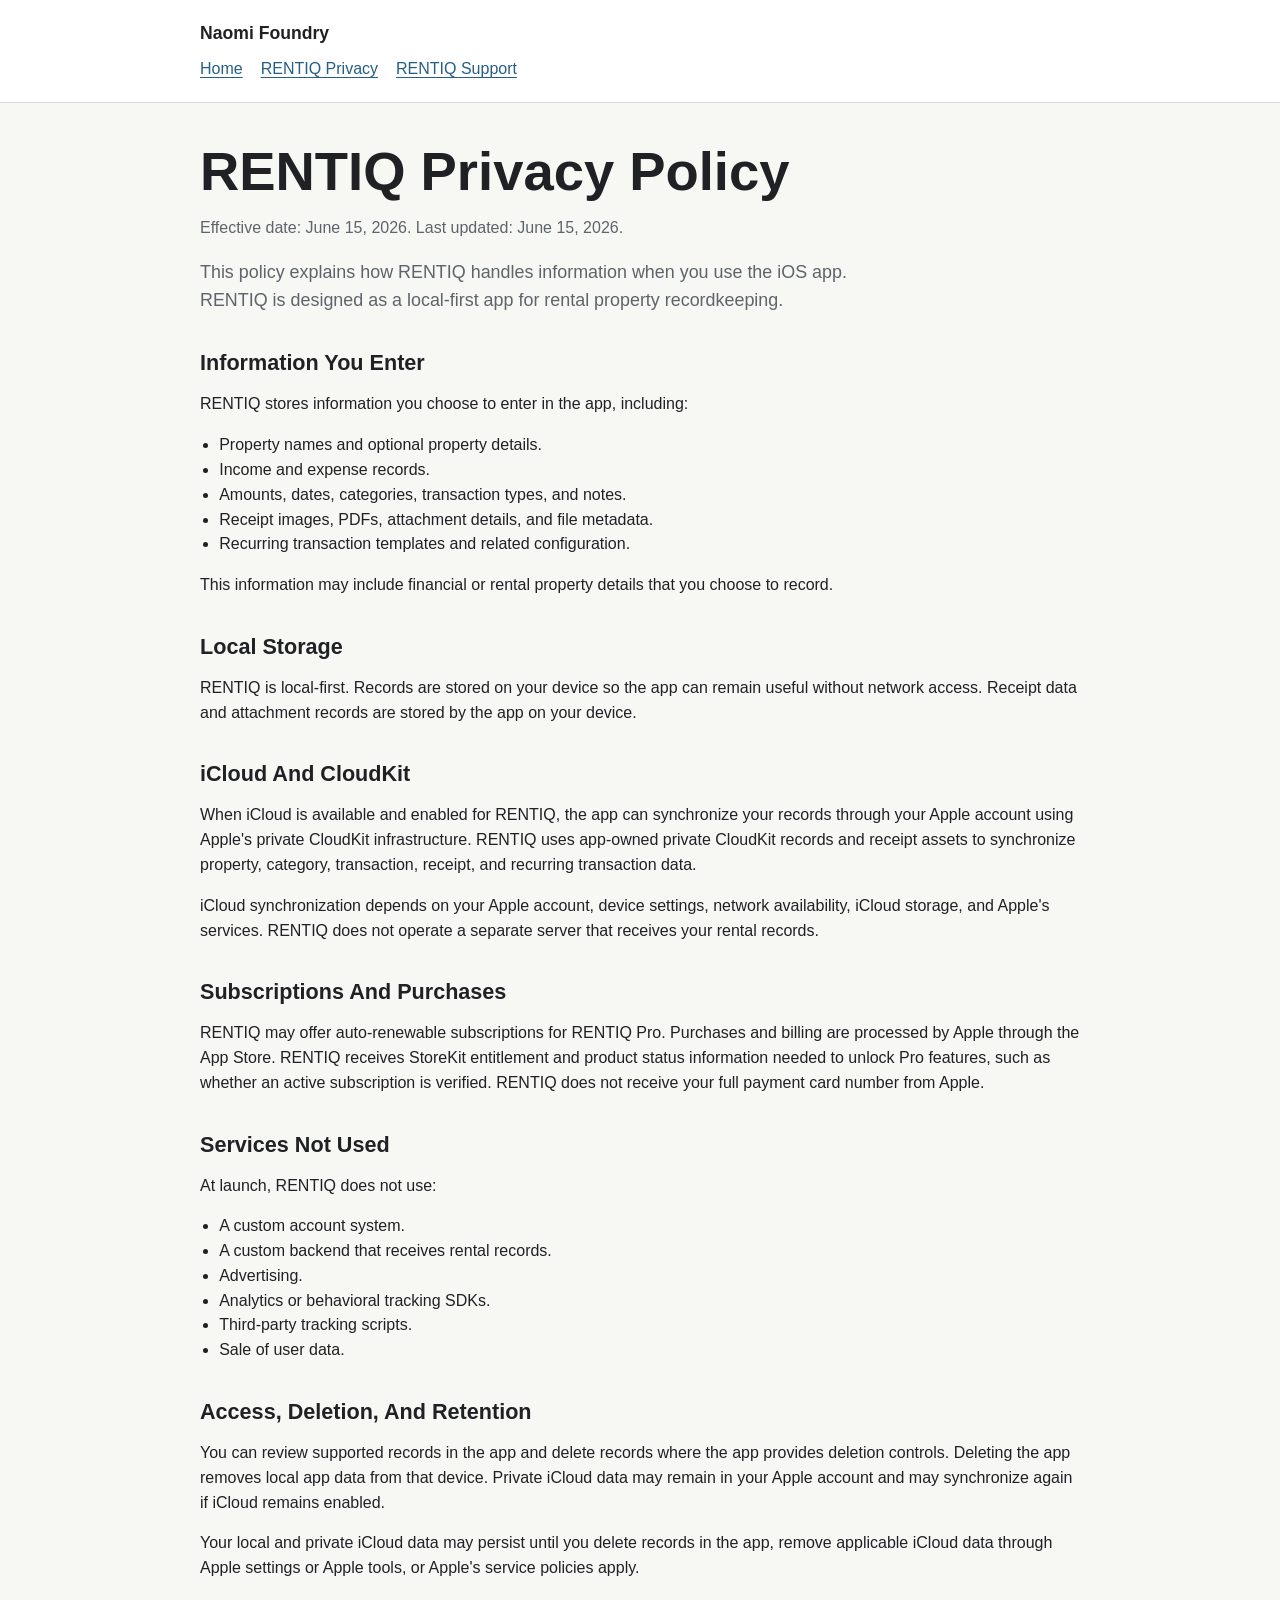
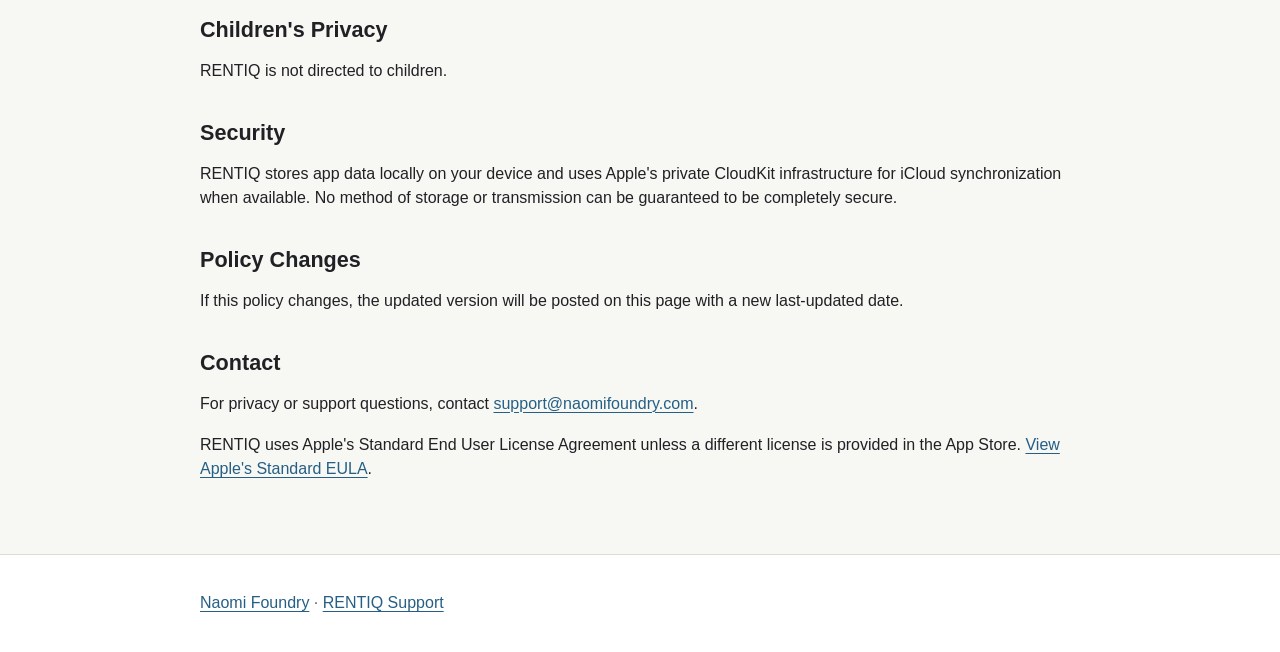
==== apps/rentiq/privacy/index.html @ c2c321bd "Publish Naomi Foundry Pages site" ====
<!doctype html>
<html lang="en">
<head>
  <meta charset="utf-8">
  <meta name="viewport" content="width=device-width, initial-scale=1">
  <title>RENTIQ Privacy Policy | Naomi Foundry</title>
  <meta name="description" content="Privacy policy for RENTIQ, an iOS app published by Naomi Foundry.">
  <link rel="canonical" href="https://www.naomifoundry.com/apps/rentiq/privacy/">
  <link rel="stylesheet" href="/assets/styles.css">
</head>
<body>
  <header class="site-header">
    <div class="wrap">
      <p class="brand">Naomi Foundry</p>
      <nav aria-label="Primary navigation">
        <a href="/">Home</a>
        <a href="/apps/rentiq/privacy/" aria-current="page">RENTIQ Privacy</a>
        <a href="/apps/rentiq/support/">RENTIQ Support</a>
      </nav>
    </div>
  </header>

  <main>
    <div class="wrap">
      <h1>RENTIQ Privacy Policy</h1>
      <p class="meta">Effective date: June 15, 2026. Last updated: June 15, 2026.</p>
      <p class="lede">This policy explains how RENTIQ handles information when you use the iOS app. RENTIQ is designed as a local-first app for rental property recordkeeping.</p>

      <section>
        <h2>Information You Enter</h2>
        <p>RENTIQ stores information you choose to enter in the app, including:</p>
        <ul class="list">
          <li>Property names and optional property details.</li>
          <li>Income and expense records.</li>
          <li>Amounts, dates, categories, transaction types, and notes.</li>
          <li>Receipt images, PDFs, attachment details, and file metadata.</li>
          <li>Recurring transaction templates and related configuration.</li>
        </ul>
        <p>This information may include financial or rental property details that you choose to record.</p>
      </section>

      <section>
        <h2>Local Storage</h2>
        <p>RENTIQ is local-first. Records are stored on your device so the app can remain useful without network access. Receipt data and attachment records are stored by the app on your device.</p>
      </section>

      <section>
        <h2>iCloud And CloudKit</h2>
        <p>When iCloud is available and enabled for RENTIQ, the app can synchronize your records through your Apple account using Apple's private CloudKit infrastructure. RENTIQ uses app-owned private CloudKit records and receipt assets to synchronize property, category, transaction, receipt, and recurring transaction data.</p>
        <p>iCloud synchronization depends on your Apple account, device settings, network availability, iCloud storage, and Apple's services. RENTIQ does not operate a separate server that receives your rental records.</p>
      </section>

      <section>
        <h2>Subscriptions And Purchases</h2>
        <p>RENTIQ may offer auto-renewable subscriptions for RENTIQ Pro. Purchases and billing are processed by Apple through the App Store. RENTIQ receives StoreKit entitlement and product status information needed to unlock Pro features, such as whether an active subscription is verified. RENTIQ does not receive your full payment card number from Apple.</p>
      </section>

      <section>
        <h2>Services Not Used</h2>
        <p>At launch, RENTIQ does not use:</p>
        <ul class="list">
          <li>A custom account system.</li>
          <li>A custom backend that receives rental records.</li>
          <li>Advertising.</li>
          <li>Analytics or behavioral tracking SDKs.</li>
          <li>Third-party tracking scripts.</li>
          <li>Sale of user data.</li>
        </ul>
      </section>

      <section>
        <h2>Access, Deletion, And Retention</h2>
        <p>You can review supported records in the app and delete records where the app provides deletion controls. Deleting the app removes local app data from that device. Private iCloud data may remain in your Apple account and may synchronize again if iCloud remains enabled.</p>
        <p>Your local and private iCloud data may persist until you delete records in the app, remove applicable iCloud data through Apple settings or Apple tools, or Apple's service policies apply.</p>
      </section>

      <section>
        <h2>Children's Privacy</h2>
        <p>RENTIQ is not directed to children.</p>
      </section>

      <section>
        <h2>Security</h2>
        <p>RENTIQ stores app data locally on your device and uses Apple's private CloudKit infrastructure for iCloud synchronization when available. No method of storage or transmission can be guaranteed to be completely secure.</p>
      </section>

      <section>
        <h2>Policy Changes</h2>
        <p>If this policy changes, the updated version will be posted on this page with a new last-updated date.</p>
      </section>

      <section>
        <h2>Contact</h2>
        <p>For privacy or support questions, contact <a href="mailto:support@naomifoundry.com">support@naomifoundry.com</a>.</p>
        <p>RENTIQ uses Apple's Standard End User License Agreement unless a different license is provided in the App Store. <a href="https://www.apple.com/legal/internet-services/itunes/dev/stdeula/">View Apple's Standard EULA</a>.</p>
      </section>
    </div>
  </main>

  <footer class="site-footer">
    <div class="wrap">
      <p><a href="/">Naomi Foundry</a> · <a href="/apps/rentiq/support/">RENTIQ Support</a></p>
    </div>
  </footer>
</body>
</html>
---- assets/styles.css ----
:root {
  color-scheme: light dark;
  --bg: #f7f7f4;
  --surface: #ffffff;
  --text: #202124;
  --muted: #5d646b;
  --border: #d9ddd8;
  --accent: #255f85;
  --accent-strong: #16455f;
  --focus: #c2512f;
}

@media (prefers-color-scheme: dark) {
  :root {
    --bg: #151716;
    --surface: #202321;
    --text: #f2f2ee;
    --muted: #c4c9c5;
    --border: #3d443f;
    --accent: #8fc3e4;
    --accent-strong: #b7dcf1;
    --focus: #f19a72;
  }
}

* {
  box-sizing: border-box;
}

html {
  font-family: -apple-system, BlinkMacSystemFont, "Segoe UI", sans-serif;
  background: var(--bg);
  color: var(--text);
  line-height: 1.55;
}

body {
  margin: 0;
}

a {
  color: var(--accent);
  text-decoration-thickness: 0.08em;
  text-underline-offset: 0.18em;
}

a:hover {
  color: var(--accent-strong);
}

a:focus-visible {
  outline: 3px solid var(--focus);
  outline-offset: 3px;
}

.site-header,
.site-footer {
  background: var(--surface);
  border-color: var(--border);
}

.site-header {
  border-bottom: 1px solid var(--border);
}

.site-footer {
  border-top: 1px solid var(--border);
  color: var(--muted);
}

.wrap {
  width: min(100% - 32px, 880px);
  margin: 0 auto;
}

.site-header .wrap,
.site-footer .wrap {
  padding: 20px 0;
}

.brand {
  margin: 0;
  font-size: 1.1rem;
  font-weight: 700;
}

nav {
  display: flex;
  flex-wrap: wrap;
  gap: 10px 18px;
  margin-top: 10px;
}

main {
  padding: 40px 0 56px;
}

h1 {
  margin: 0 0 14px;
  font-size: clamp(2rem, 8vw, 3.4rem);
  line-height: 1.05;
}

h2 {
  margin: 36px 0 12px;
  font-size: 1.35rem;
  line-height: 1.2;
}

h3 {
  margin: 24px 0 8px;
  font-size: 1.05rem;
}

p,
li {
  font-size: 1rem;
}

.lede {
  max-width: 680px;
  color: var(--muted);
  font-size: 1.12rem;
}

.panel {
  margin-top: 28px;
  padding: 20px;
  background: var(--surface);
  border: 1px solid var(--border);
  border-radius: 8px;
}

.list {
  padding-left: 1.2rem;
}

.meta {
  color: var(--muted);
}

.app-list {
  display: grid;
  gap: 16px;
  margin-top: 24px;
}

.app-entry {
  padding: 20px;
  background: var(--surface);
  border: 1px solid var(--border);
  border-radius: 8px;
}

.app-entry h2 {
  margin-top: 0;
}

.link-row {
  display: flex;
  flex-wrap: wrap;
  gap: 10px 18px;
  margin-top: 14px;
}

@media (max-width: 520px) {
  .wrap {
    width: min(100% - 24px, 880px);
  }

  main {
    padding: 28px 0 44px;
  }

  .panel,
  .app-entry {
    padding: 16px;
  }
}
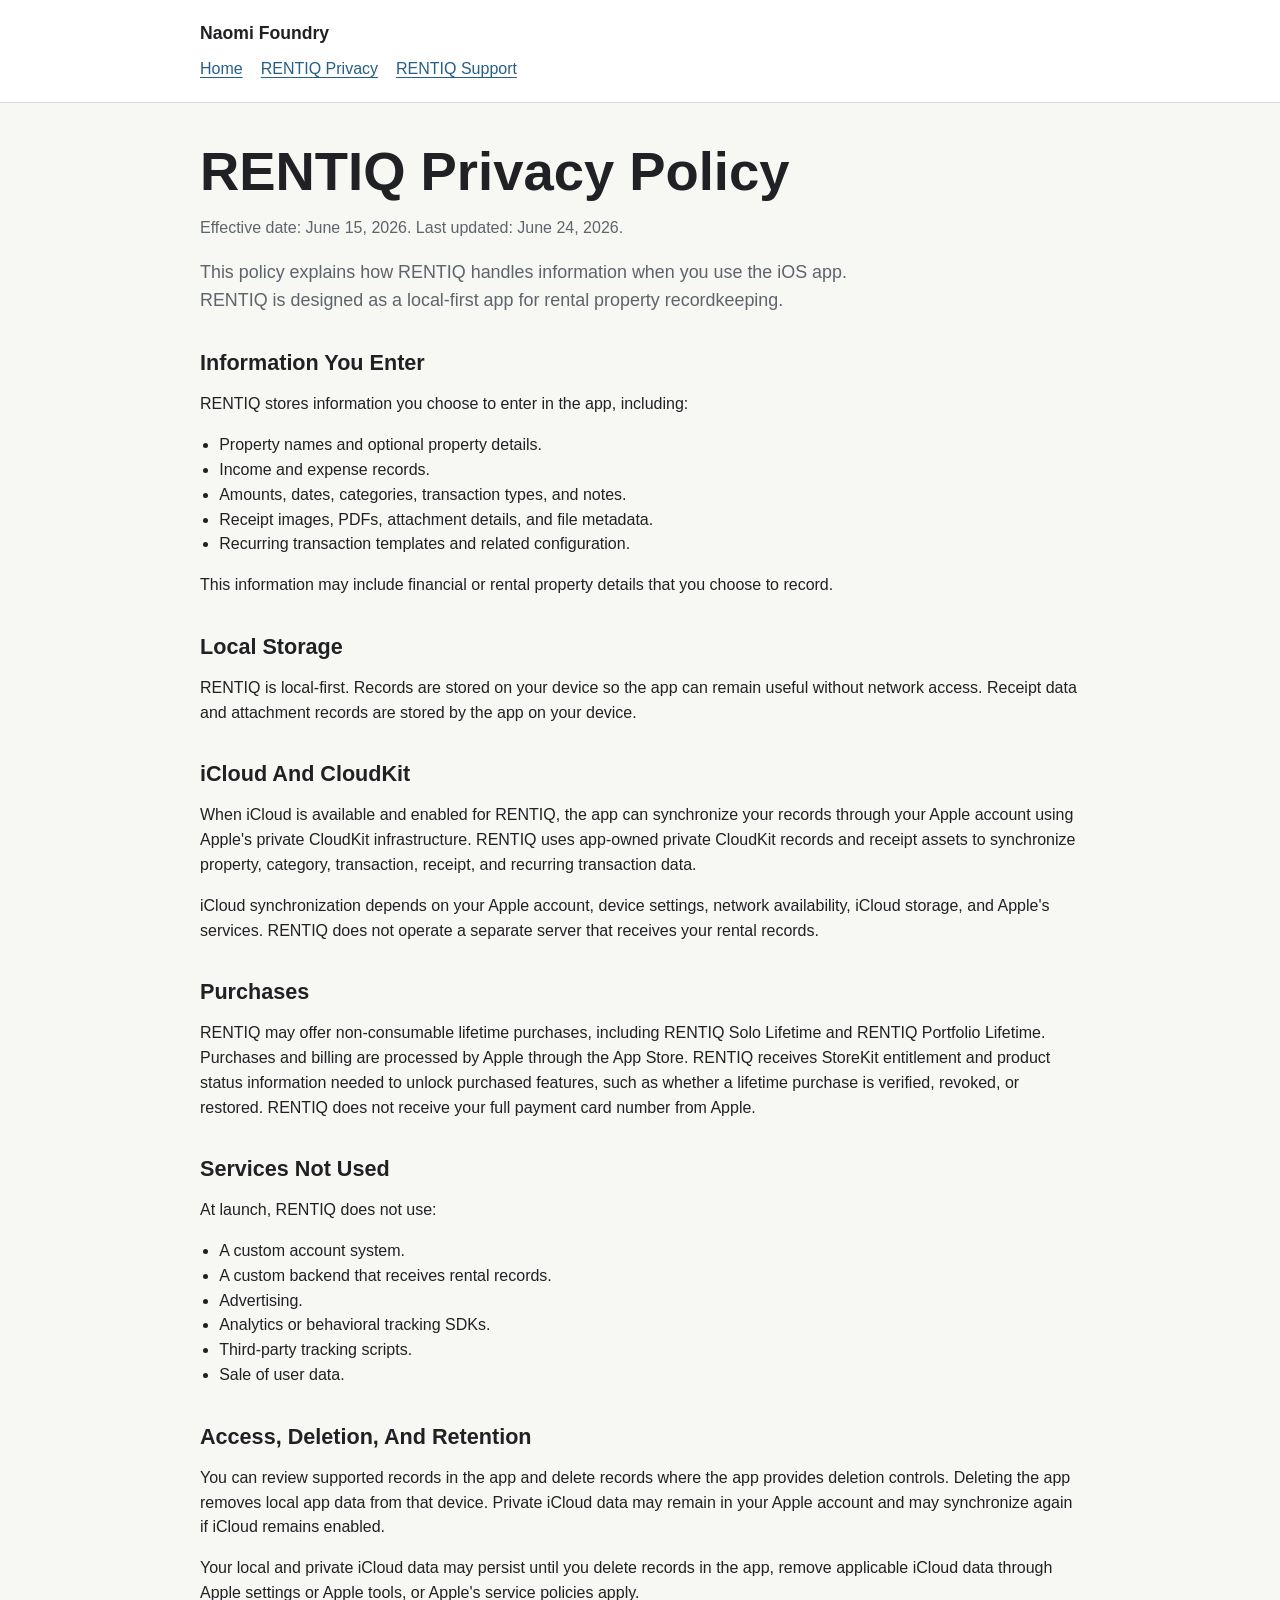
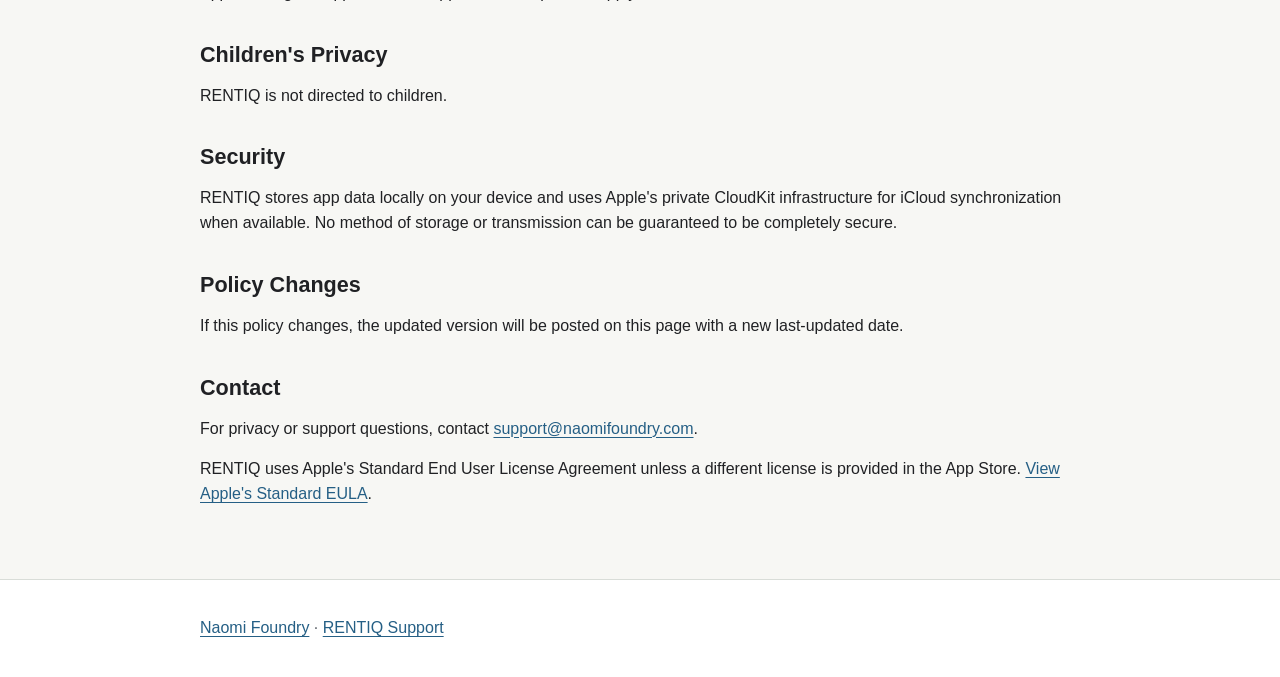
==== commit fab291aa: "Update RENTIQ purchase support copy" ====
--- a/apps/rentiq/privacy/index.html
+++ b/apps/rentiq/privacy/index.html
@@ -23,7 +23,7 @@
   <main>
     <div class="wrap">
       <h1>RENTIQ Privacy Policy</h1>
-      <p class="meta">Effective date: June 15, 2026. Last updated: June 15, 2026.</p>
+      <p class="meta">Effective date: June 15, 2026. Last updated: June 24, 2026.</p>
       <p class="lede">This policy explains how RENTIQ handles information when you use the iOS app. RENTIQ is designed as a local-first app for rental property recordkeeping.</p>
 
       <section>
@@ -51,8 +51,8 @@
       </section>
 
       <section>
-        <h2>Subscriptions And Purchases</h2>
-        <p>RENTIQ may offer auto-renewable subscriptions for RENTIQ Pro. Purchases and billing are processed by Apple through the App Store. RENTIQ receives StoreKit entitlement and product status information needed to unlock Pro features, such as whether an active subscription is verified. RENTIQ does not receive your full payment card number from Apple.</p>
+        <h2>Purchases</h2>
+        <p>RENTIQ may offer non-consumable lifetime purchases, including RENTIQ Solo Lifetime and RENTIQ Portfolio Lifetime. Purchases and billing are processed by Apple through the App Store. RENTIQ receives StoreKit entitlement and product status information needed to unlock purchased features, such as whether a lifetime purchase is verified, revoked, or restored. RENTIQ does not receive your full payment card number from Apple.</p>
       </section>
 
       <section>
